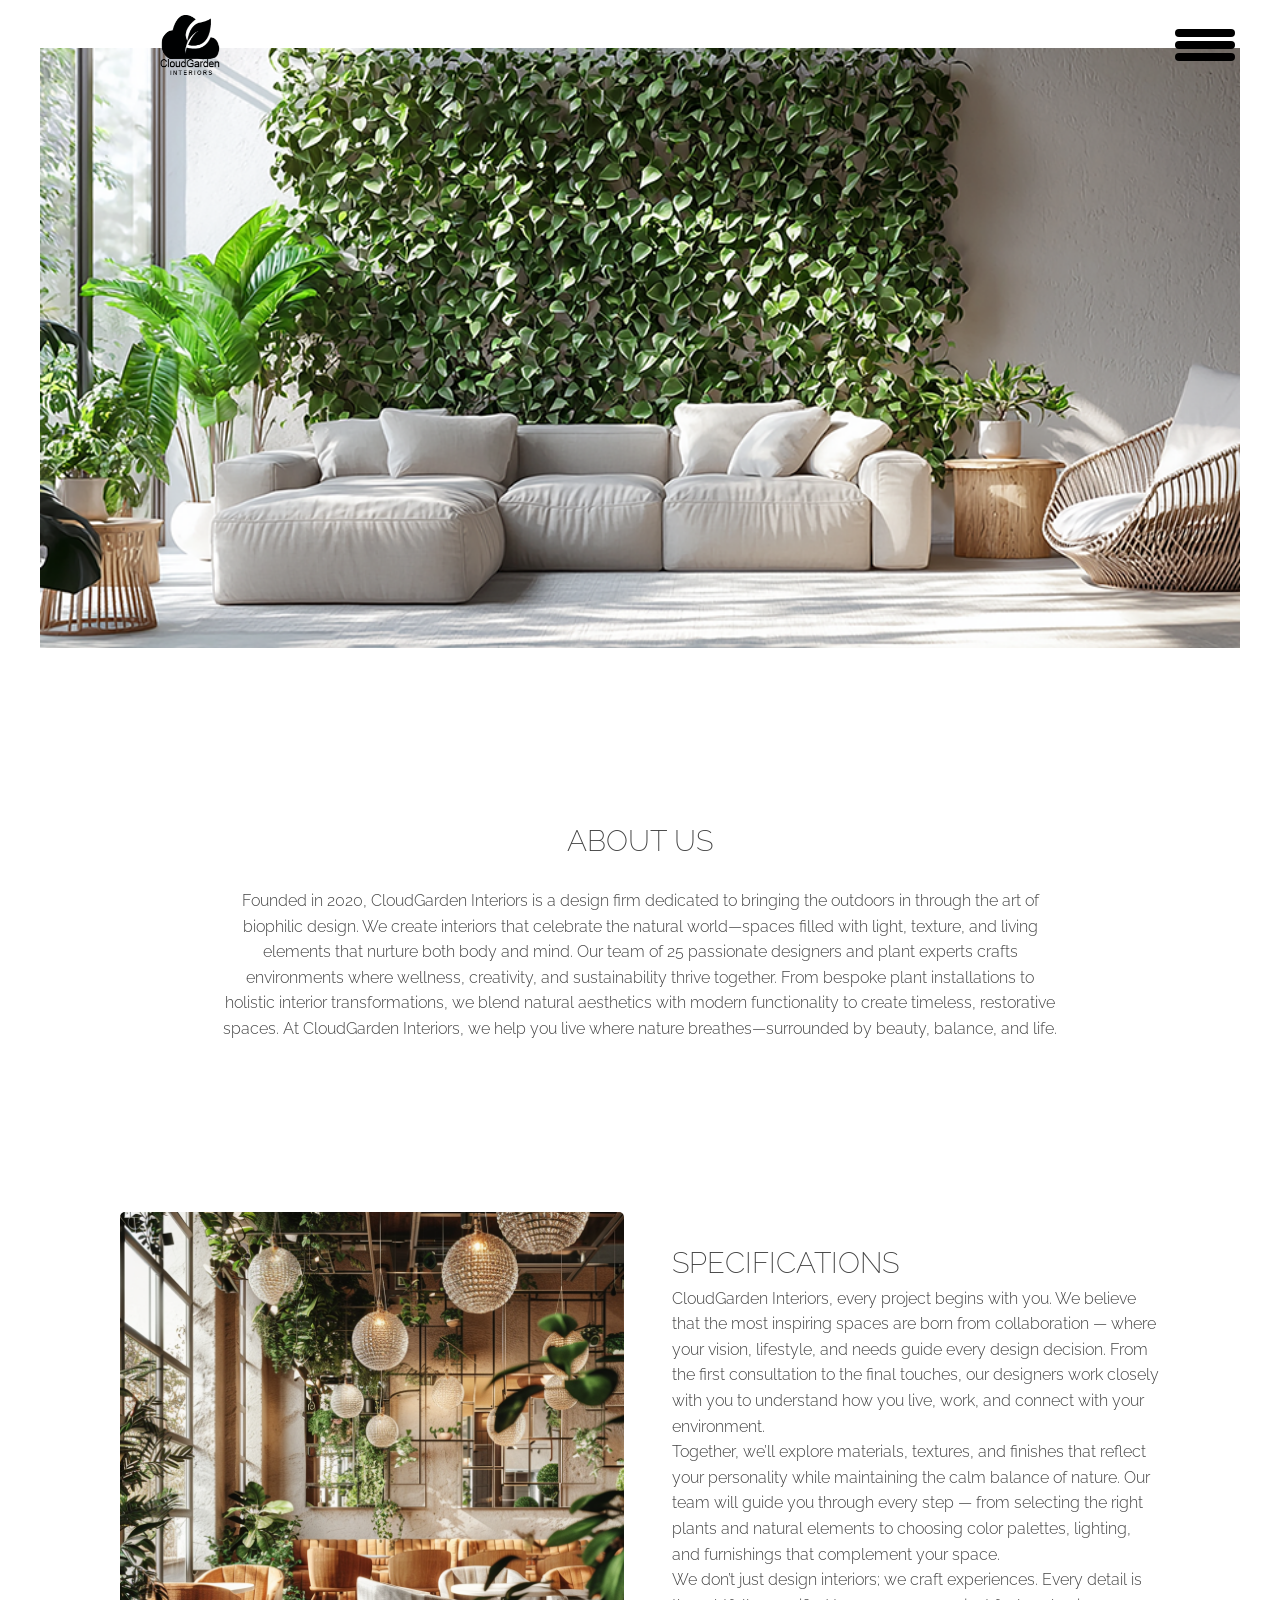
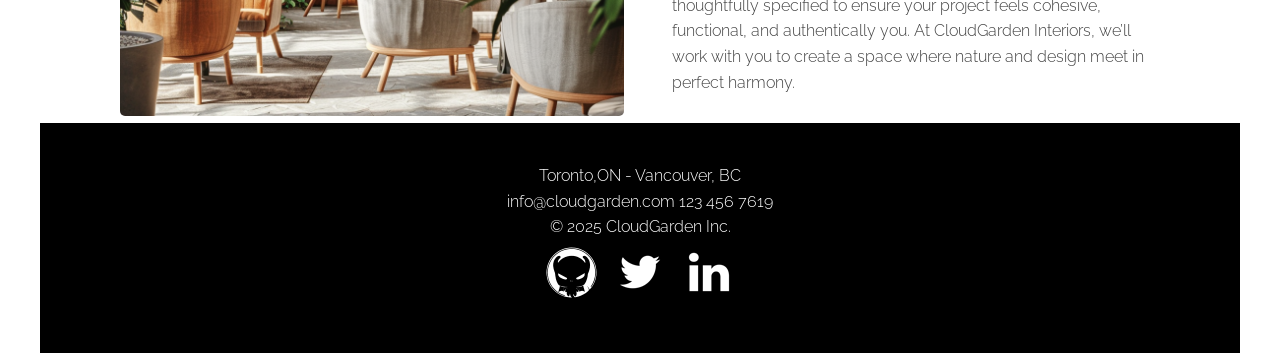
==== index.html @ f6010c0b "Added three more pages to the website" ====
<!DOCTYPE html>
<html lang="en">
<head>
  <meta charset="UTF-8">
  <meta name="viewport" content="width=device-width, initial-scale=1.0">
  <title>Html Assignment 4</title>
<link rel="preconnect" href="https://fonts.googleapis.com">
<link rel="preconnect" href="https://fonts.gstatic.com" crossorigin>
<link href="https://fonts.googleapis.com/css2?family=Raleway:ital,wght@0,100..900;1,100..900&display=swap" rel="stylesheet">
  <link rel="stylesheet" href="css/app.css">
</head>
<body class="page page--home font--raleway">

  <!-- ===== HEADER / NAVIGATION ===== -->

  <header class="header">
    <a class="header__logo" href="index.html">
      <img src="assets/images/logo.png" alt="logo of a cloud with a leaf in it" class="header__logo-image">
    </a>

  <!-- Mobile navigation -->

      <nav class="nav-mobile">
        <a href="index.html" title="home" class="nav-mobile__link">HOME</a>
        <a href="services.html" title="services" class="nav-mobile__link">SERVICES</a>
        <a href="biophilia.html" class="nav-mobile__link">WHY BIOPHILIC DESIGN</a>
        <a href="contact.html" title="contact" class="nav-mobile__link">CONTACT</a>
      </nav>

  <!-- HAMBURGER ICON -->

    <div class="header__toggle" onclick="toggleMenu();">
      <div class="header__toggle-icon"></div>
      <div class="header__toggle-icon"></div>
      <div class="header__toggle-icon"></div>
    </div>
  </header>

  <div class="page-grid">

  <!-- ===== HERO SECTION ===== -->

    <section class="hero"></section>

  <!-- ===== ABOUT SECTION ===== -->

    <section class="about">
      <div class="section__content">
        <h1 class="about__title">ABOUT US</h1>
        <p class="about__text">Founded in 2020, CloudGarden Interiors is a design firm dedicated to bringing the outdoors in through the art of biophilic design. We create interiors that celebrate the natural world—spaces filled with light, texture, and living elements that nurture both body and mind.
        Our team of 25 passionate designers and plant experts crafts environments where wellness, creativity, and sustainability thrive together. From bespoke plant installations to holistic interior transformations, we blend natural aesthetics with modern functionality to create timeless, restorative spaces. At CloudGarden Interiors, we help you live where nature breathes—surrounded by beauty, balance, and life.</p>
      </div>
    </section>

 <!-- ===== SPECIFICATIONS SECTION ===== -->

    <section class="specifications__image-wrapper">
      <img src="assets/images/restaurant.png" alt="a biophilic restaurant" class="specifications__image">
    </section>
    <section class="specifications__content">
      <h1 class="specifications__title">SPECIFICATIONS</h1>
      <P class="specifications__text"> CloudGarden Interiors, every project begins with you. We believe that the most inspiring spaces are born from collaboration — where your vision, lifestyle, and needs guide every design decision. From the first consultation to the final touches, our designers work closely with you to understand how you live, work, and connect with your environment.
      </P>
      <p>Together, we’ll explore materials, textures, and finishes that reflect your personality while maintaining the calm balance of nature. Our team will guide you through every step — from selecting the right plants and natural elements to choosing color palettes, lighting, and furnishings that complement your space.
      </p>
      <p>We don’t just design interiors; we craft experiences. Every detail is thoughtfully specified to ensure your project feels cohesive, functional, and authentically you. At CloudGarden Interiors, we’ll work with you to create a space where nature and design meet in perfect harmony.
      </p>
    </section>

  <!-- ===== FOOTER ===== -->

    <footer class="footer">
      <p class="footer__address">Toronto,ON - Vancouver, BC</p>
      <p class="footer__contact">info@cloudgarden.com 123 456 7619</p>
      <p class="footer__copyright">© 2025 CloudGarden Inc.</p>
      <div class="footer__social">
        <a href="#" title="dragonbit">
            <img src="assets/images/dragonbit-64.png" alt="dragonbit">
        </a>
        <a href="#" title="twitter">
            <img src="assets/images/twitter-64.png" alt="twitter">
        </a>
        <a href="#" title="linkedIn">
          <img src="assets/images/linkedin-64.png" alt="linkedIn">
        </a>
      </div>
    </footer>
  </div>

 <!-- ===== SCRIPTS ===== -->

  <script src="js/jquery.js"></script>
  <script src="js/app.js"></script>

</body>
</html>
---- css/app.css ----
* {
  margin: 0;
  padding: 0;
  box-sizing: border-box;
  scroll-behavior: smooth;
}


.font--raleway {
  font-family: "Raleway", sans-serif;
  font-optical-sizing: auto;
  font-weight: 300;
  font-style: normal;
}

h1 {
font-size: 1.8rem;
}

p {
  font-size: 1rem;
}

body {
  width: 100%;
  max-width: 1200px;
  margin: 0 auto;
  /* background: #000; */
}

.button {
  appearance:none;
  border:0;
  background:#3e3a3a;
  color:#eae0e0;
  padding:12px 18px;
  border-radius:1rem;
  font-weight:600;
  word-spacing: .1rem;
  cursor:pointer;
  font-size:.6rem;
  box-shadow: 0 6px 16px rgba(43,122,120,0.18);
  transition:transform .08s ease, box-shadow .12s ease, opacity .12s;
}

.page {
  font-size: 16px;
  color: #424242;
  line-height: 1.6;
}
.header {
  width: 80%;
  margin: 0 auto;
}

.header__logo-image {
  width: 60px;
}


.nav-mobile {
  position: fixed;
  z-index: 4;
  top: 0;
  right: -300px;
  background: rgb(255, 255, 255, 0.8);
  width: 300px;
  height: 100vh;
  text-align: right;
  padding-top: 100px;
  padding-right: 25px;
}

.nav-mobile > a {
  display: block;
  text-decoration: none;
  color: #424242;
  font-size: 1.2em;
  font-weight: 800;
  margin: 5px 0;
}

.nav-mobile > a:hover {
  color: rgb(52, 137, 62);
}


.header__toggle {
  width: 80px;
  height: 60px;
  position: fixed;
  z-index: 9;
  top: 25px;
  right: 25px;
  cursor: pointer;
}

.header__toggle-icon {
  width: 60px;
  height: 8px;
  margin: 4px 0;
  background: #000;
  border-radius: 4px;
}

a {
  text-decoration: none;
  color: #000;
  font-size: 1.2rem;
  /* margin: 0 40px; */
}

h1 {
  font-weight: 200;
}

.page-grid {
  display: grid;
  grid-template-columns: repeat(12, 1fr);
  grid-template-rows: minmax(150px, auto);
  grid-template-areas:
    "her her her her her her her her her her her her"
    "abt abt abt abt abt abt abt abt abt abt abt abt"
    "spi spi spi spi spi spi spt spt spt spt spt spt"
    "ftr ftr ftr ftr ftr ftr ftr ftr ftr ftr ftr ftr";
}


.hero {
  grid-area: her;
  height: 600px;
  background: url('../assets/images/heroBkg.png');
  background-size: cover;
  background-repeat: no-repeat;
  background-position: center;
}

.about {
  grid-area: abt;
  width: 100%;
  justify-self: center;
  background: #fff;
  padding: 170px 0;
  text-align: center;
  font-size: 1.3rem;
}

.section__content {
  width: 70%;
  margin: 0 auto;
}
.about__title {
  margin-bottom: 1.5rem;
}

.specifications__image-wrapper {
  grid-area: spi;
  width: 100%;
  padding-left: 5rem;
  padding-right: 1rem;
}

.specifications__image{
  width: 100%;
  border-radius: 5px;
}

.specifications__content {
  grid-area: spt;
  display: flex;
  flex-direction: column;
  justify-content: center;
  padding: 0 5rem 0 2rem;

}


.footer {
  grid-area: ftr;
  width: 100%;
  background: #000;
  color: #fff;
  text-align: center;
  padding: 40px;
}




.page-grid--services {
  display: grid;
  grid-template-columns: 1rem min-content min-content 1rem;
  grid-template-rows: 10rem minmax(250px, auto) minmax(250px, auto) minmax(250px, auto) minmax(250px, auto) minmax(250px, auto);
  grid-template-areas:
  "hdng hdng hdng hdng"
  ". sb1i sb2i ."
  ". sb1c sb2c ."
  ". clbr clbr ."
  ". team team ."
  "sfoo sfoo sfoo sfoo"
  ;
  gap: 1rem;
}

.services-header {
  grid-area: hdng;
  margin-top: 3.5rem;
  font-size: 2rem;
  text-align: center;
  border: 1px solid rgb(230, 227, 227);
  padding: 1.5rem;
  margin-bottom: 1rem;
}

.service1__image-wrapper {
  grid-area: sb1i;
}

.service1__content {
  grid-area: sb1c;

}

.service2__image-wrapper {
  grid-area: sb2i;
}

.service2__content {
  grid-area: sb2c;
}

.collaboration {
  grid-area: clbr;
  padding: 5rem;
  text-align: center;
}

.collaboration__title {
  margin-bottom: 1rem;
}

.quote__button {
  margin: 4rem 0 3rem 0;
}

.services__footer {
  grid-area: sfoo;
  width: 100%;
  background: #000;
  color: #fff;
  text-align: center;
  padding: 40px;
  }

.page-grid--biophilia {
  display: grid;
  grid-template-columns: 1fr 1fr;
  grid-template-rows: 10rem minmax(250px, auto) minmax(250px, auto);
  grid-template-areas:
  "bhdg bhdg"
  "biiw binc"
  "bs1c bsc1"
  "bsc2 bs2c"
  ;
}

.biophilic-header {
  grid-area: bhdg;
  margin-top: 3.5rem;
  font-size: 2rem;
  text-align: center;
  border: 1px solid rgb(230, 227, 227);
  padding: 1.5rem;
  margin-bottom: 1rem;
}

.biophilic-intro__image-wrapper {
grid-area: biiw;
}

.biophilic-intro__content {
grid-area: binc;
padding: 3rem;
}

.biophilic-section-1 {
grid-area: bsc1;
}

.biophilic-section-1__content {
grid-area: bs1c;
padding: 3rem;
}

.biophilic-section-2 {
  grid-area: bsc2;
}
.biophilic-section-2__content {
  grid-area: bs2c;
  padding: 3rem;
}

.biophilic-section-2__image {

}

 ul {
    list-style: disc;
  }

@media (max-width: 1024px) {
  .page-grid {
    display: grid;
    grid-template-columns: repeat(6, 1fr);
    grid-template-rows: minmax(50px, auto);
    grid-template-areas:
      "her her her her her her"
      "abt abt abt abt abt abt"
      "spi spi spi spi spi spi"
      "spt spt spt spt spt spt"
      "ftr ftr ftr ftr ftr ftr";
  }

  .specifications__image-wrapper {
    padding: 0 1rem;
  }

 .specifications__content{
    padding: 84px 80px 94px;
    text-align: center;
  }

  .services-grid {
    display: grid;
    grid-template-columns: 1rem min-content 1rem;
    grid-template-rows: repeat(7, minmax(150px, auto));
    grid-template-areas:
    ". hdng ."
    ". sb1i ."
    ". sb1c ."
    ". sb2i ."
    ". sb2c ."
    ". clbr ."
    "team team team"
    ". sfoo ."
  }
}



@media (min-width: 1024px) {
  .page-wrapper--services {
    margin: 0;
    height: 100vh;
    display: grid;
    place-items: center;
  }
}
.team__image {
  grid-area: team;
}
 @media (min-width: 1300px){
    .header__toggle {
      visibility: hidden;
    }

  }
 @media (max-width: 1300px) {
    .header__logo-image {
      width: 60px;
      position: fixed;
      top: 15px;
    }

    .header__nav{
    visibility: hidden;
    }

    .hero {
      margin-top: 3rem;
    }
  }



  .contact{
    margin: 100px;
    text-align: center;
  }

  .contact__title {
    margin-bottom: 1rem;
  }

  .card{
      width:100%;
      max-width:520px;
      background:#fff;
      border-radius: 12px;
      box-shadow: 0 8px 30px rgba(12,20,30,0.08);
      padding:28px;
      box-sizing:border-box;
      margin: 0 auto;
      margin-bottom: 30px;
    }

  form {
      display:flex;
      flex-direction:column;
      gap: 16px;
    }

    label{
      display:block;
      font-size:0.85rem;
      margin-bottom:6px;
      color: #334155;
    }

    input[type="email"],
    textarea{
      width:100%;
      padding:12px 14px;
      border:1px solid #e6e9ee;
      border-radius:10px;
      font-size:1rem;
      box-sizing:border-box;
      background:transparent;
      resize:vertical;
      min-height:44px;
      transition:box-shadow .15s, border-color .15s;
    }

    input[type="email"]:focus,
    textarea:focus{
      outline:none;
      border-color: #2b7a78;
      box-shadow: 0 6px 18px rgba(43,122,120,0.12);
    }

    .row{
      display:flex;
      gap:12px;
      align-items:center;
      justify-content:space-between;
      flex-wrap:wrap;
    }
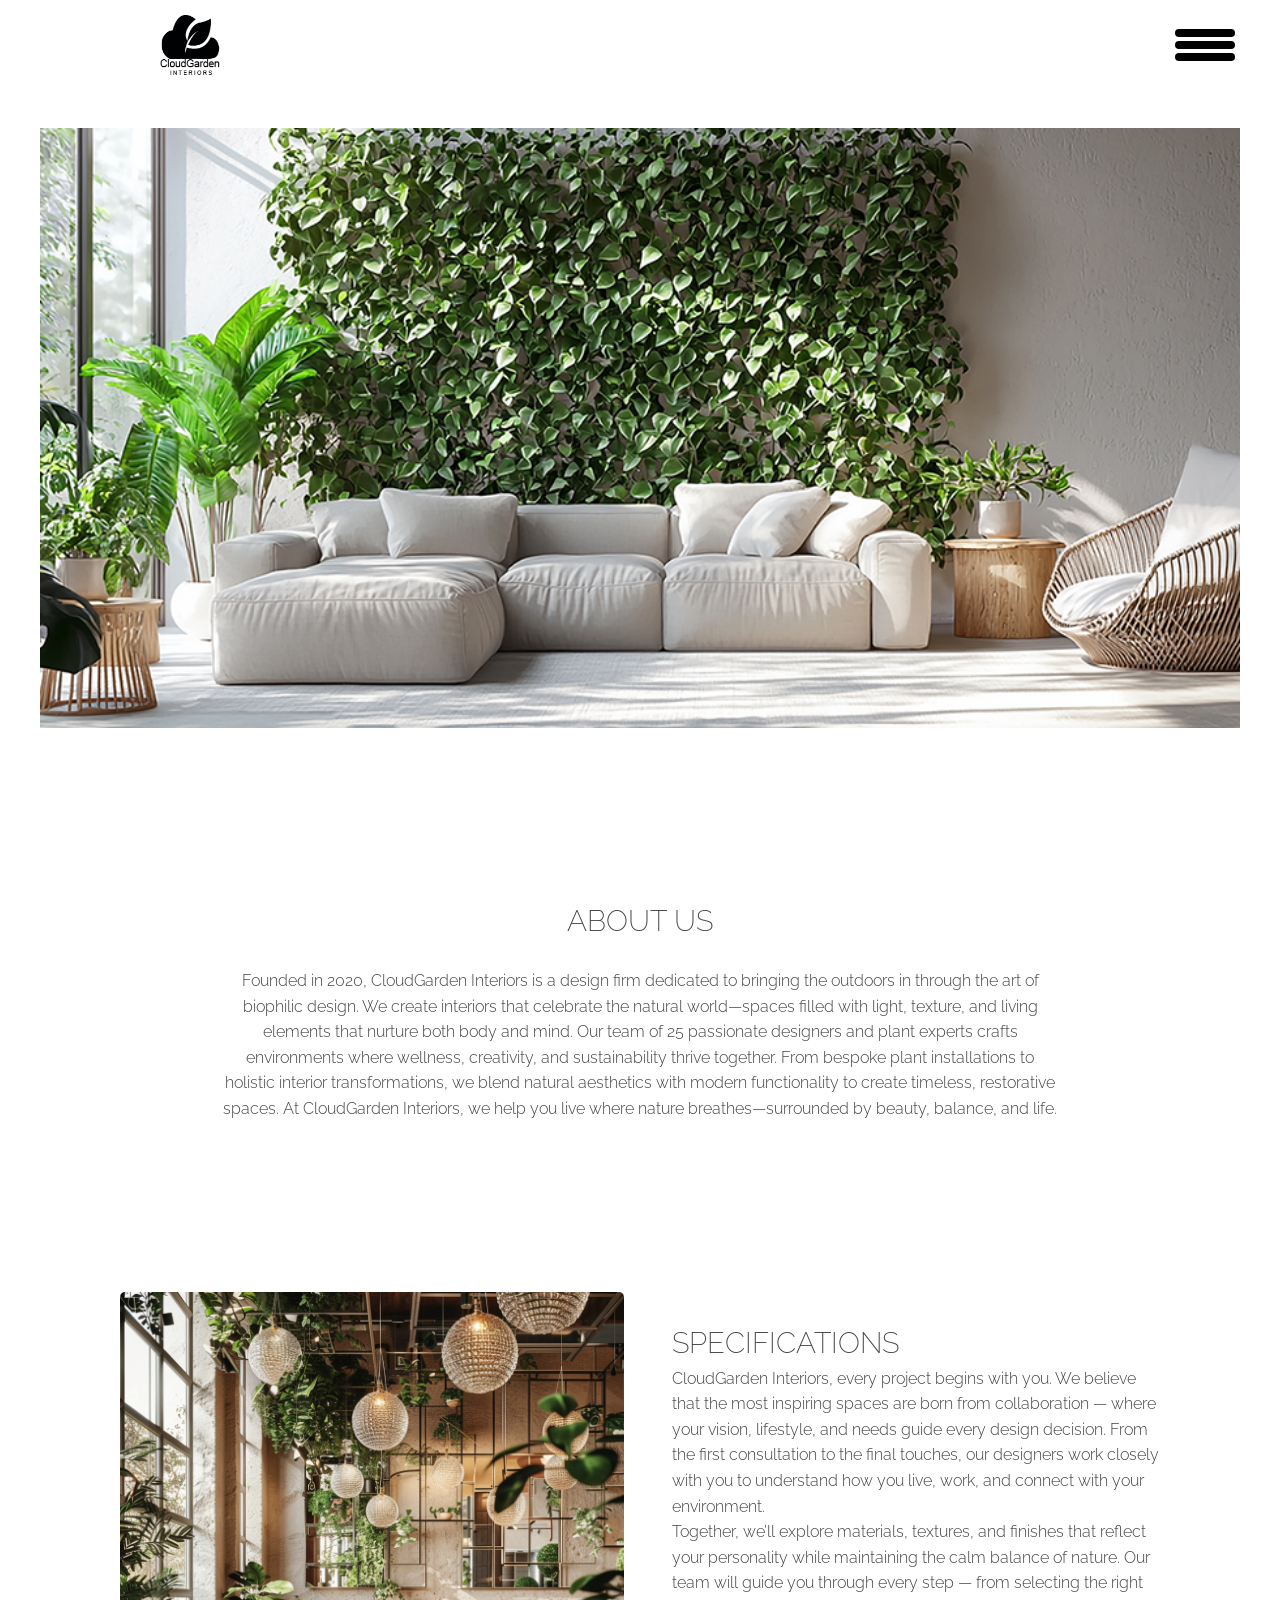
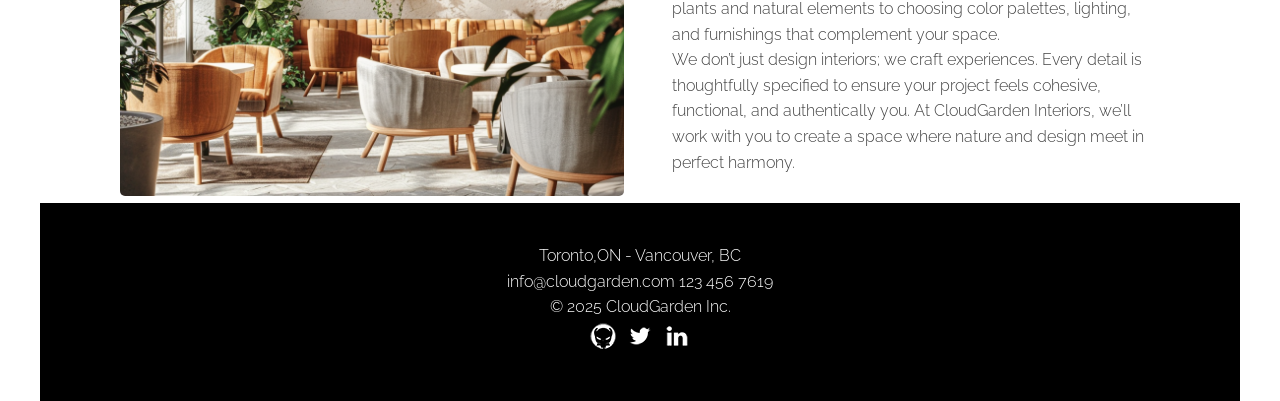
==== commit adc3399c: "Fixed the footer" ====
--- a/index.html
+++ b/index.html
@@ -75,13 +75,13 @@
       <p class="footer__copyright">© 2025 CloudGarden Inc.</p>
       <div class="footer__social">
         <a href="#" title="dragonbit">
-            <img src="assets/images/dragonbit-64.png" alt="dragonbit">
+            <img src="assets/images/dragonbit-32.png" alt="dragonbit">
         </a>
         <a href="#" title="twitter">
-            <img src="assets/images/twitter-64.png" alt="twitter">
+            <img src="assets/images/twitter-32.png" alt="twitter">
         </a>
         <a href="#" title="linkedIn">
-          <img src="assets/images/linkedin-64.png" alt="linkedIn">
+          <img src="assets/images/linkedin-32.png" alt="linkedIn">
         </a>
       </div>
     </footer>
--- a/css/app.css
+++ b/css/app.css
@@ -51,6 +51,7 @@
 }
 .header {
   width: 80%;
+  height: 80px;
   margin: 0 auto;
 }
 
@@ -183,6 +184,7 @@
   color: #fff;
   text-align: center;
   padding: 40px;
+  font-size: 1rem;
 }
 
 
